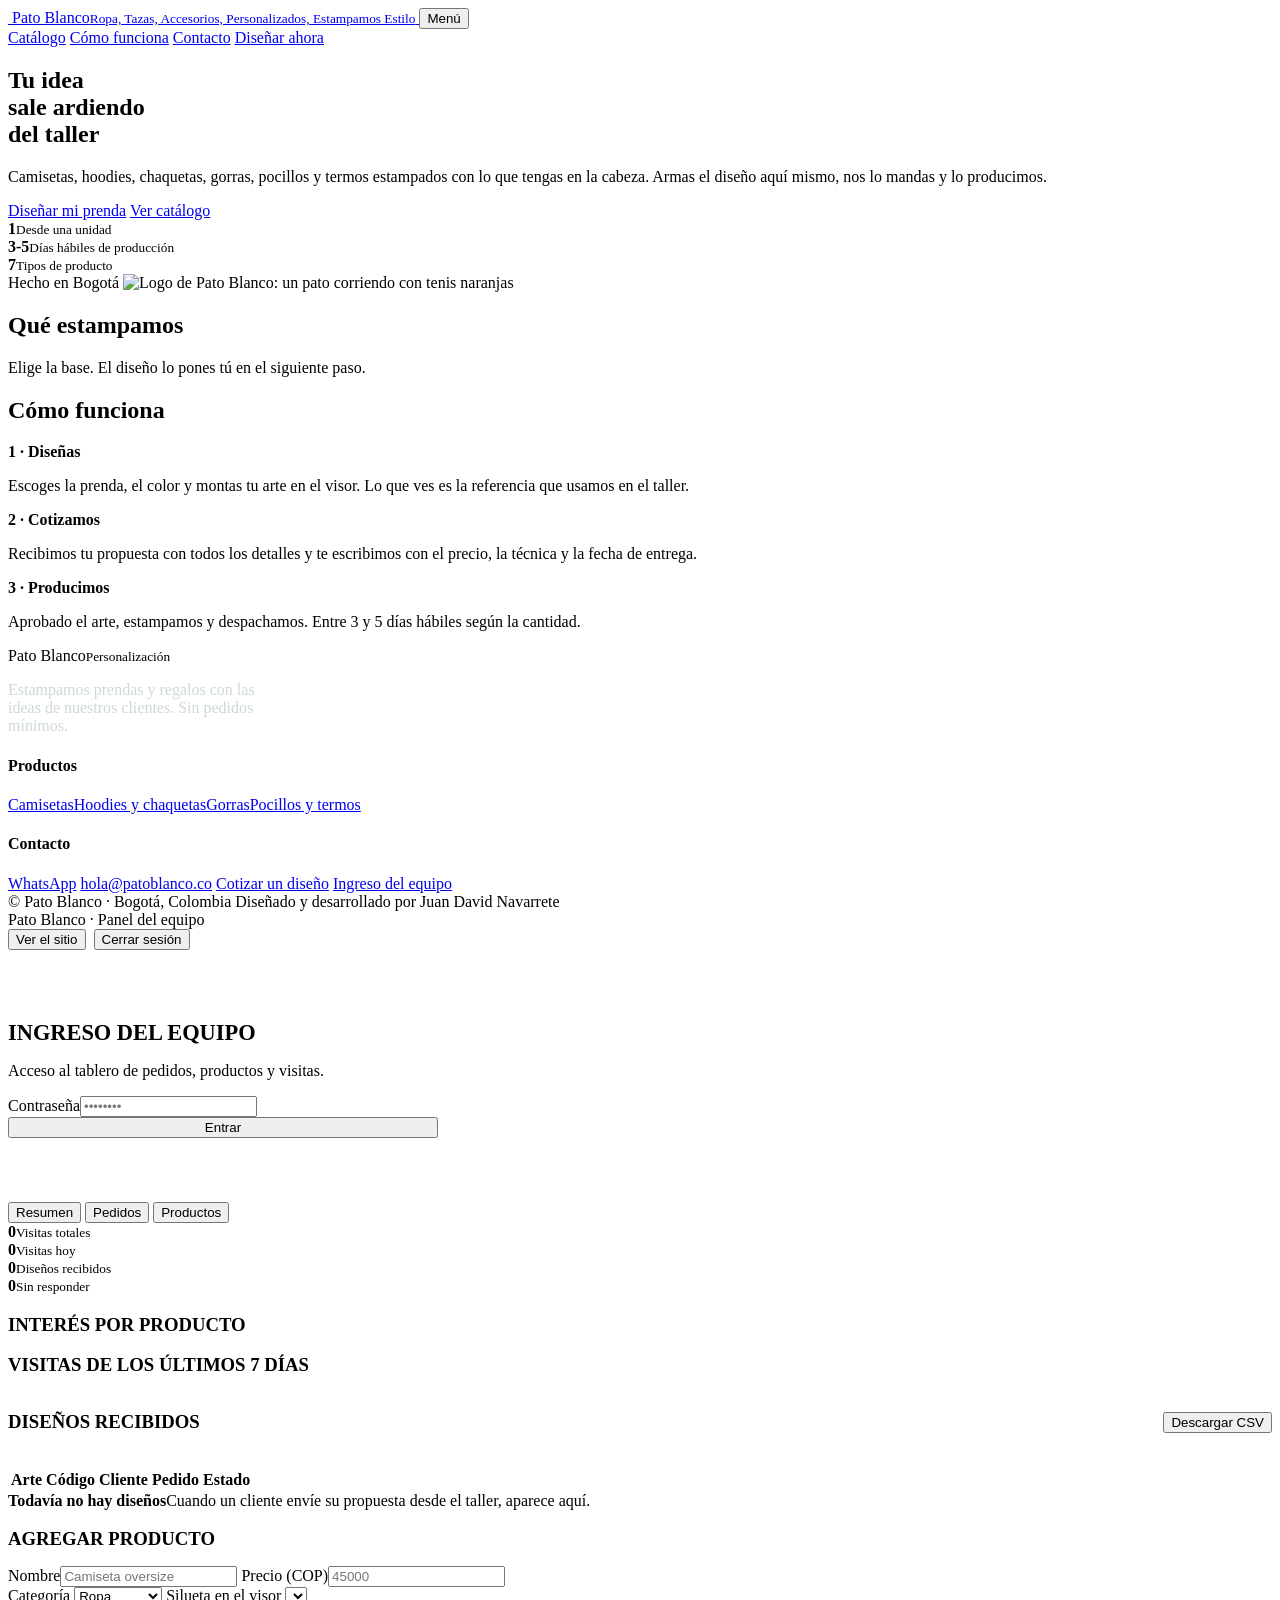
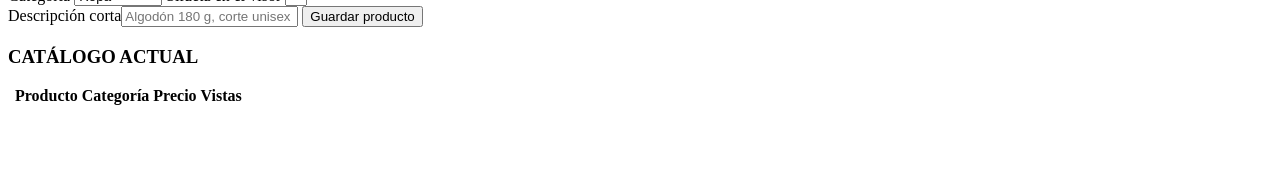
==== src/index.html @ b85d01fd "cambios en la estructura principal" ====
<!DOCTYPE html>
<html lang="es">

<head>
  <meta charset="UTF-8">
  <meta name="viewport" content="width=device-width, initial-scale=1">
  <title>Pato Blanco · !Donde todos nadan igual, El pato no sigue la corriente!</title>
  <meta name="description"
    content="Camisetas, hoodies, chaquetas, gorras, pocillos y termos personalizados con tu idea. Diseña en línea y envíanos tu propuesta.">
  <link rel="icon" href="assets/logo-pato.png">
  <link rel="preconnect" href="https://fonts.googleapis.com">
  <link rel="preconnect" href="https://fonts.gstatic.com" crossorigin>
  <link
    href="https://fonts.googleapis.com/css2?family=Archivo+Black&family=Barlow:wght@400;500;600;700&family=Bebas+Neue&family=Permanent+Marker&display=swap"
    rel="stylesheet">
  <link rel="stylesheet" href="styles.css">
</head>

<body>

  <header class="cabecera">
    <div class="envoltura cabecera__fila">
      <a class="marca" href="#inicio">
        <img src="assets/logo-pato.png" alt="">
        <span>Pato Blanco<small>Ropa, Tazas, Accesorios, Personalizados, Estampamos Estilo</small></span>
      </a>
      <button class="menu-btn" id="menuBtn" aria-expanded="false" aria-controls="nav">Menú</button>
      <nav class="nav" id="nav">
        <a href="#catalogo">Catálogo</a>
        <a href="#proceso">Cómo funciona</a>
        <a href="#contacto">Contacto</a>
        <a class="btn btn--sm" href="Custom.html">Diseñar ahora</a>
      </nav>
    </div>
  </header>
  <main>
    <section class="heroe" id="inicio">
      <div class="envoltura heroe__grid">
        <div>
          <h1>Tu idea<br>sale <span>ardiendo</span><br>del taller</h1>
          <p class="plomo">Camisetas, hoodies, chaquetas, gorras, pocillos y termos estampados con lo que tengas en la
            cabeza. Armas el diseño aquí mismo, nos lo mandas y lo producimos.</p>
          <div class="heroe__acciones">
            <a class="btn" href="#taller">Diseñar mi prenda</a>
            <a class="btn btn--claro" href="#catalogo">Ver catálogo</a>
          </div>
          <div class="datos-fila">
            <div><b>1</b><small>Desde una unidad</small></div>
            <div><b>3-5</b><small>Días hábiles de producción</small></div>
            <div><b>7</b><small>Tipos de producto</small></div>
          </div>
        </div>
        <div class="heroe__sticker">
          <span class="chapa">Hecho en Bogotá</span>
          <img src="assets/logo-pato.png" alt="Logo de Pato Blanco: un pato corriendo con tenis naranjas">
        </div>
      </div>
      <div class="cinta" aria-hidden="true">
        <div class="cinta__pista" id="cintaPista"></div>
      </div>
    </section>

    <section class="seccion" id="catalogo">
      <div class="envoltura">
        <div class="seccion__cabeza">
          <div>
            <h2>Qué estampamos</h2>
            <p class="plomo">Elige la base. El diseño lo pones tú en el siguiente paso.</p>
          </div>
        </div>
        <div class="filtros" id="filtros" role="group" aria-label="Filtrar catálogo"></div>
        <div class="rejilla" id="rejillaCatalogo"></div>
      </div>
    </section>

    <section class="seccion" id="proceso">
      <div class="envoltura">
        <div class="seccion__cabeza">
          <h2>Cómo funciona</h2>
        </div>
        <div class="ruta">
          <div class="ruta__item"><b>1 · Diseñas</b>
            <p>Escoges la prenda, el color y montas tu arte en el visor. Lo que ves es la referencia que usamos en el
              taller.</p>
          </div>
          <div class="ruta__item"><b>2 · Cotizamos</b>
            <p>Recibimos tu propuesta con todos los detalles y te escribimos con el precio, la técnica y la fecha de
              entrega.</p>
          </div>
          <div class="ruta__item"><b>3 · Producimos</b>
            <p>Aprobado el arte, estampamos y despachamos. Entre 3 y 5 días hábiles según la cantidad.</p>
          </div>
        </div>
      </div>
    </section>
  </main>

  <footer class="pie" id="contacto">
    <div class="envoltura">
      <div class="pie__grid">
        <div>
          <div class="marca" style="margin-bottom:.8rem"><img src="assets/logo-pato.png" alt=""><span>Pato
              Blanco<small>Personalización</small></span></div>
          <p style="max-width:34ch;color:#cfd8d9">Estampamos prendas y regalos con las ideas de nuestros clientes. Sin
            pedidos mínimos.</p>
        </div>
        <div>
          <h4>Productos</h4>
          <a href="#catalogo">Camisetas</a><a href="#catalogo">Hoodies y chaquetas</a><a href="#catalogo">Gorras</a><a
            href="#catalogo">Pocillos y termos</a>
        </div>
        <div>
          <h4>Contacto</h4>
          <a id="pieWhats" href="#" target="_blank" rel="noopener">WhatsApp</a>
          <a href="mailto:hola@patoblanco.co">hola@patoblanco.co</a>
          <a href="#taller">Cotizar un diseño</a>
          <a href="#" id="enlaceAdmin">Ingreso del equipo</a>
        </div>
      </div>
      <div class="pie__base">
        <span>© <span id="anio"></span> Pato Blanco · Bogotá, Colombia</span>
        <span>Diseñado y desarrollado por Juan David Navarrete</span>
      </div>
    </div>
  </footer>

  <!-- ====================== PANEL ADMIN ====================== -->
  <div class="admin oculto" id="admin" aria-hidden="true">
    <div class="admin__barra">
      <div class="envoltura">
        <div class="admin__titulo">Pato Blanco · Panel del equipo</div>
        <div style="display:flex;gap:.5rem;flex-wrap:wrap">
          <button class="btn btn--sm btn--claro" id="btnVerSitio" type="button">Ver el sitio</button>
          <button class="btn btn--sm" id="btnSalir" type="button">Cerrar sesión</button>
        </div>
      </div>
    </div>

    <!-- login -->
    <div class="envoltura" id="adminLogin" style="padding:3rem 0;max-width:430px">
      <div class="tarjeta" style="margin-top:0">
        <h3 style="font-size:1.4rem;text-transform:uppercase;margin-bottom:.4rem">Ingreso del equipo</h3>
        <p class="aviso">Acceso al tablero de pedidos, productos y visitas.</p>
        <label class="campo" style="margin-top:1rem"><span>Contraseña</span><input type="password" id="claveAdmin"
            placeholder="••••••••"></label>
        <button class="btn" id="btnEntrar" type="button" style="width:100%;justify-content:center">Entrar</button>
        <p class="aviso" id="errorClave" style="color:var(--fuego);margin-top:.6rem"></p>
      </div>
    </div>

    <!-- tablero -->
    <div class="envoltura oculto" id="adminTablero" style="padding-bottom:4rem">
      <div class="tabs" role="tablist">
        <button class="tab" role="tab" data-tab="resumen" aria-selected="true">Resumen</button>
        <button class="tab" role="tab" data-tab="pedidos" aria-selected="false">Pedidos</button>
        <button class="tab" role="tab" data-tab="productos" aria-selected="false">Productos</button>
      </div>

      <!-- resumen -->
      <section data-panel="resumen">
        <div class="kpis">
          <div class="kpi"><b id="kpiVisitas">0</b><small>Visitas totales</small></div>
          <div class="kpi"><b id="kpiHoy">0</b><small>Visitas hoy</small></div>
          <div class="kpi"><b id="kpiPedidos">0</b><small>Diseños recibidos</small></div>
          <div class="kpi"><b id="kpiNuevos">0</b><small>Sin responder</small></div>
        </div>
        <div class="tarjeta">
          <h3 style="text-transform:uppercase;margin-bottom:1rem">Interés por producto</h3>
          <div class="barras" id="barrasProductos"></div>
        </div>
        <div class="tarjeta">
          <h3 style="text-transform:uppercase;margin-bottom:1rem">Visitas de los últimos 7 días</h3>
          <div class="barras" id="barrasDias"></div>
        </div>
      </section>

      <!-- pedidos -->
      <section data-panel="pedidos" class="oculto">
        <div class="tarjeta">
          <div
            style="display:flex;justify-content:space-between;align-items:center;gap:1rem;flex-wrap:wrap;margin-bottom:1rem">
            <h3 style="text-transform:uppercase">Diseños recibidos</h3>
            <div style="display:flex;gap:.5rem;flex-wrap:wrap">
              <button class="btn btn--sm btn--claro" id="btnCSV" type="button">Descargar CSV</button>
            </div>
          </div>
          <div class="tabla-envoltura">
            <table id="tablaPedidos">
              <thead>
                <tr>
                  <th>Arte</th>
                  <th>Código</th>
                  <th>Cliente</th>
                  <th>Pedido</th>
                  <th>Estado</th>
                  <th></th>
                </tr>
              </thead>
              <tbody></tbody>
            </table>
          </div>
          <div class="vacio oculto" id="vacioPedidos"><b>Todavía no hay diseños</b>Cuando un cliente envíe su propuesta
            desde el taller, aparece aquí.</div>
        </div>
      </section>

      <!-- productos -->
      <section data-panel="productos" class="oculto">
        <div class="tarjeta">
          <h3 style="text-transform:uppercase;margin-bottom:1rem">Agregar producto</h3>
          <div class="dos">
            <label class="campo"><span>Nombre</span><input type="text" id="npNombre"
                placeholder="Camiseta oversize"></label>
            <label class="campo"><span>Precio (COP)</span><input type="number" id="npPrecio" min="0" step="1000"
                placeholder="45000"></label>
          </div>
          <div class="dos">
            <label class="campo"><span>Categoría</span>
              <select id="npCategoria">
                <option value="ropa">Ropa</option>
                <option value="accesorios">Accesorios</option>
                <option value="regalos">Regalos</option>
              </select>
            </label>
            <label class="campo"><span>Silueta en el visor</span>
              <select id="npSilueta"></select>
            </label>
          </div>
          <label class="campo"><span>Descripción corta</span><input type="text" id="npDesc"
              placeholder="Algodón 180 g, corte unisex"></label>
          <button class="btn" id="btnCrearProducto" type="button">Guardar producto</button>
        </div>
        <div class="tarjeta">
          <h3 style="text-transform:uppercase;margin-bottom:1rem">Catálogo actual</h3>
          <div class="tabla-envoltura">
            <table id="tablaProductos">
              <thead>
                <tr>
                  <th></th>
                  <th>Producto</th>
                  <th>Categoría</th>
                  <th>Precio</th>
                  <th>Vistas</th>
                  <th></th>
                </tr>
              </thead>
              <tbody></tbody>
            </table>
          </div>
        </div>
      </section>
    </div>
  </div>

  <div id="hostModal"></div>

  <script src="app.js"></script>
</body>

</html>
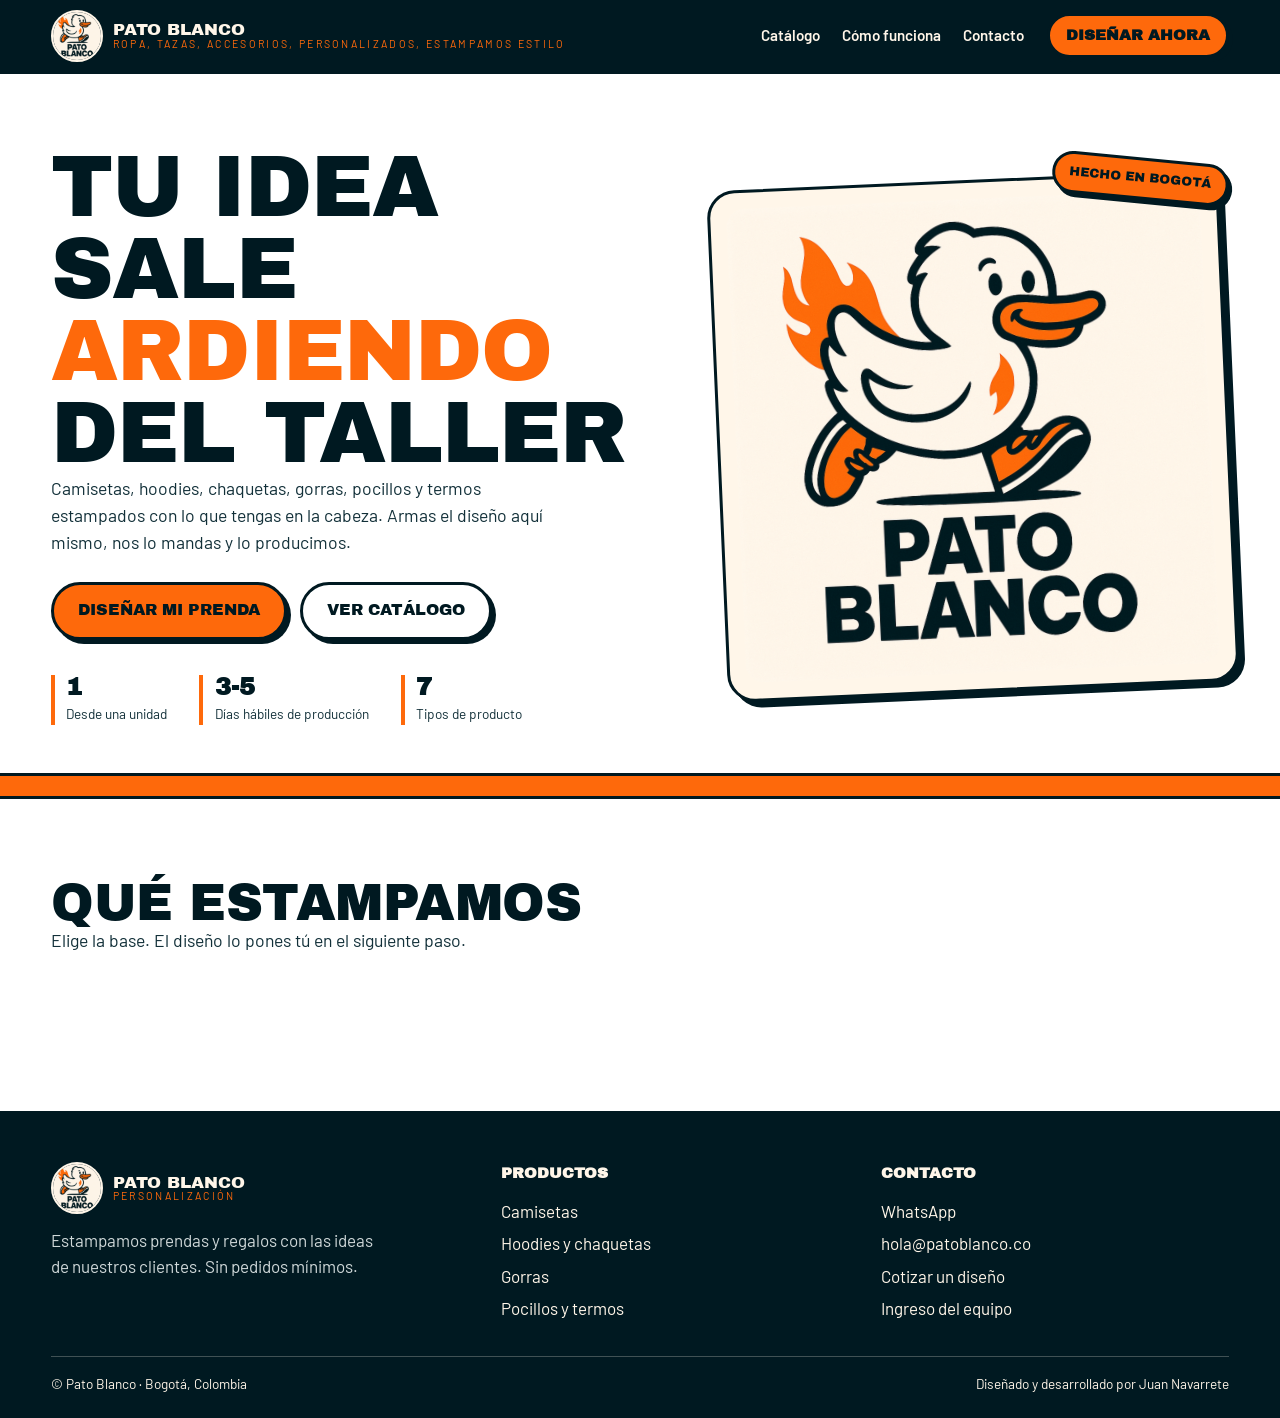
==== commit e0bbf7c7: "Primeros" ====
--- a/src/index.html
+++ b/src/index.html
@@ -7,13 +7,14 @@
   <title>Pato Blanco · !Donde todos nadan igual, El pato no sigue la corriente!</title>
   <meta name="description"
     content="Camisetas, hoodies, chaquetas, gorras, pocillos y termos personalizados con tu idea. Diseña en línea y envíanos tu propuesta.">
-  <link rel="icon" href="assets/logo-pato.png">
+  <link rel="icon" href="/assets/logo-pato.png">
   <link rel="preconnect" href="https://fonts.googleapis.com">
   <link rel="preconnect" href="https://fonts.gstatic.com" crossorigin>
   <link
     href="https://fonts.googleapis.com/css2?family=Archivo+Black&family=Barlow:wght@400;500;600;700&family=Bebas+Neue&family=Permanent+Marker&display=swap"
     rel="stylesheet">
-  <link rel="stylesheet" href="styles.css">
+  <link rel="stylesheet" href="/CSS/styles.css">
+  <script src="/js/app.js" defer></script>
 </head>
 
 <body>
@@ -21,7 +22,7 @@
   <header class="cabecera">
     <div class="envoltura cabecera__fila">
       <a class="marca" href="#inicio">
-        <img src="assets/logo-pato.png" alt="">
+        <img src="/assets/logo-pato.png" alt="">
         <span>Pato Blanco<small>Ropa, Tazas, Accesorios, Personalizados, Estampamos Estilo</small></span>
       </a>
       <button class="menu-btn" id="menuBtn" aria-expanded="false" aria-controls="nav">Menú</button>
@@ -29,10 +30,11 @@
         <a href="#catalogo">Catálogo</a>
         <a href="#proceso">Cómo funciona</a>
         <a href="#contacto">Contacto</a>
-        <a class="btn btn--sm" href="Custom.html">Diseñar ahora</a>
+        <a class="btn btn--sm" href="/src/WorkShop.html">Diseñar ahora</a>
       </nav>
     </div>
   </header>
+
   <main>
     <section class="heroe" id="inicio">
       <div class="envoltura heroe__grid">
@@ -41,7 +43,7 @@
           <p class="plomo">Camisetas, hoodies, chaquetas, gorras, pocillos y termos estampados con lo que tengas en la
             cabeza. Armas el diseño aquí mismo, nos lo mandas y lo producimos.</p>
           <div class="heroe__acciones">
-            <a class="btn" href="#taller">Diseñar mi prenda</a>
+            <a class="btn" href="/src/WorkShop.html">Diseñar mi prenda</a>
             <a class="btn btn--claro" href="#catalogo">Ver catálogo</a>
           </div>
           <div class="datos-fila">
@@ -52,7 +54,7 @@
         </div>
         <div class="heroe__sticker">
           <span class="chapa">Hecho en Bogotá</span>
-          <img src="assets/logo-pato.png" alt="Logo de Pato Blanco: un pato corriendo con tenis naranjas">
+          <img src="/assets/logo-pato.png" alt="Logo de Pato Blanco: un pato corriendo con tenis naranjas">
         </div>
       </div>
       <div class="cinta" aria-hidden="true">
@@ -72,34 +74,13 @@
         <div class="rejilla" id="rejillaCatalogo"></div>
       </div>
     </section>
-
-    <section class="seccion" id="proceso">
-      <div class="envoltura">
-        <div class="seccion__cabeza">
-          <h2>Cómo funciona</h2>
-        </div>
-        <div class="ruta">
-          <div class="ruta__item"><b>1 · Diseñas</b>
-            <p>Escoges la prenda, el color y montas tu arte en el visor. Lo que ves es la referencia que usamos en el
-              taller.</p>
-          </div>
-          <div class="ruta__item"><b>2 · Cotizamos</b>
-            <p>Recibimos tu propuesta con todos los detalles y te escribimos con el precio, la técnica y la fecha de
-              entrega.</p>
-          </div>
-          <div class="ruta__item"><b>3 · Producimos</b>
-            <p>Aprobado el arte, estampamos y despachamos. Entre 3 y 5 días hábiles según la cantidad.</p>
-          </div>
-        </div>
-      </div>
-    </section>
   </main>
 
   <footer class="pie" id="contacto">
     <div class="envoltura">
       <div class="pie__grid">
         <div>
-          <div class="marca" style="margin-bottom:.8rem"><img src="assets/logo-pato.png" alt=""><span>Pato
+          <div class="marca" style="margin-bottom:.8rem"><img src="/assets/logo-pato.png" alt=""><span>Pato
               Blanco<small>Personalización</small></span></div>
           <p style="max-width:34ch;color:#cfd8d9">Estampamos prendas y regalos con las ideas de nuestros clientes. Sin
             pedidos mínimos.</p>
@@ -119,7 +100,7 @@
       </div>
       <div class="pie__base">
         <span>© <span id="anio"></span> Pato Blanco · Bogotá, Colombia</span>
-        <span>Diseñado y desarrollado por Juan David Navarrete</span>
+        <span>Diseñado y desarrollado por Juan Navarrete</span>
       </div>
     </div>
   </footer>
@@ -251,10 +232,7 @@
       </section>
     </div>
   </div>
-
   <div id="hostModal"></div>
-
-  <script src="app.js"></script>
 </body>
 
 </html>
--- a/CSS/styles.css
+++ b/CSS/styles.css
@@ -0,0 +1,1001 @@
+:root {
+  --tinta: #001921;
+  --tinta-80: #123039;
+  --fuego: #FE690B;
+  --fuego-hondo: #C94900;
+  --crema: #FFF6E9;
+  --papel: #FFFFFF;
+  --borde: 3px solid var(--tinta);
+  --dura: 6px 6px 0 var(--tinta);
+  --dura-sm: 4px 4px 0 var(--tinta);
+  --display: 'Archivo Black', system-ui, sans-serif;
+  --texto: 'Barlow', system-ui, sans-serif;
+}
+
+* {
+  box-sizing: border-box
+}
+
+html {
+  scroll-behavior: smooth
+}
+
+body {
+  margin: 0;
+  background: var(--papel);
+  color: var(--tinta);
+  font-family: var(--texto);
+  font-size: 17px;
+  line-height: 1.55;
+  -webkit-font-smoothing: antialiased;
+}
+
+img {
+  max-width: 100%;
+  display: block
+}
+
+a {
+  color: inherit
+}
+
+button,
+input,
+select,
+textarea {
+  font: inherit;
+  color: inherit
+}
+
+:focus-visible {
+  outline: 3px solid var(--fuego);
+  outline-offset: 3px
+}
+
+.envoltura {
+  width: min(1180px, 92vw);
+  margin-inline: auto
+}
+
+/* ---------- tipografía ---------- */
+h1,
+h2,
+h3 {
+  font-family: var(--display);
+  font-weight: 400;
+  line-height: .95;
+  letter-spacing: -.01em;
+  margin: 0
+}
+
+h1 {
+  font-size: clamp(2.9rem, 8vw, 5.4rem);
+  text-transform: uppercase
+}
+
+h2 {
+  font-size: clamp(2rem, 4.6vw, 3.2rem);
+  text-transform: uppercase
+}
+
+h3 {
+  font-size: 1.15rem
+}
+
+p {
+  margin: 0 0 1rem
+}
+
+.plomo {
+  font-size: 1.1rem;
+  max-width: 52ch;
+  color: var(--tinta-80)
+}
+
+/* ---------- BOTONERA ---------- */
+
+.btn {
+  display: inline-flex;
+  align-items: center;
+  gap: .5rem;
+  cursor: pointer;
+  font-family: var(--display);
+  font-size: 1rem;
+  text-transform: uppercase;
+  padding: .85rem 1.5rem;
+  border: var(--borde);
+  border-radius: 999px;
+  background: var(--fuego);
+  color: var(--tinta);
+  text-decoration: none;
+  box-shadow: var(--dura-sm);
+  transition: transform .12s, box-shadow .12s, background .12s;
+}
+
+.btn:hover {
+  transform: translate(-2px, -2px);
+  box-shadow: 6px 6px 0 var(--tinta)
+}
+
+.btn:active {
+  transform: translate(2px, 2px);
+  box-shadow: 1px 1px 0 var(--tinta)
+}
+
+.btn--claro {
+  background: var(--papel)
+}
+
+.btn--tinta {
+  background: var(--tinta);
+  color: var(--crema);
+  border-color: var(--tinta)
+}
+
+.btn--fantasma {
+  background: transparent;
+  box-shadow: none;
+  border-width: 3px
+}
+
+.btn--sm {
+  padding: .5rem 1rem;
+  font-size: .82rem
+}
+
+/* ---------- CABECERA / PARTE INICIAL ---------- */
+
+.cabecera {
+  position: sticky;
+  top: 0;
+  z-index: 60;
+  background: var(--tinta);
+  color: var(--crema);
+  border-bottom: 3px solid var(--tinta);
+}
+
+.cabecera__fila {
+  display: flex;
+  align-items: center;
+  gap: 1rem;
+  padding: .6rem 0;
+  justify-content: space-between
+}
+
+.marca {
+  display: flex;
+  align-items: center;
+  gap: .6rem;
+  text-decoration: none
+}
+
+.marca img {
+  width: 52px;
+  height: auto;
+  background: var(--crema);
+  border-radius: 50%;
+  border: 2px solid var(--crema)
+}
+
+.marca span {
+  font-family: var(--display);
+  font-size: 1.05rem;
+  text-transform: uppercase;
+  line-height: 1
+}
+
+.marca small {
+  display: block;
+  font-family: var(--texto);
+  font-size: .66rem;
+  letter-spacing: .22em;
+  color: var(--fuego)
+}
+
+.nav {
+  display: flex;
+  align-items: center;
+  gap: 1.4rem
+}
+
+.nav a {
+  text-decoration: none;
+  font-weight: 600;
+  font-size: .95rem
+}
+
+.nav a:hover {
+  color: var(--fuego)
+}
+
+.menu-btn {
+  display: none;
+  background: none;
+  border: 2px solid var(--crema);
+  border-radius: 8px;
+  padding: .35rem .6rem;
+  cursor: pointer
+}
+
+/* ---------- héroe ---------- */
+.heroe {
+  background: var(--papel);
+  padding: clamp(2.5rem, 6vw, 4.5rem) 0 0;
+  overflow: hidden
+}
+
+.heroe__grid {
+  display: grid;
+  grid-template-columns: 1.1fr .9fr;
+  gap: 2.5rem;
+  align-items: center
+}
+
+.heroe h1 span {
+  color: var(--fuego)
+}
+
+.heroe__sticker {
+  position: relative;
+  background: var(--crema);
+  border: var(--borde);
+  border-radius: 28px;
+  box-shadow: var(--dura);
+  padding: 1rem;
+  rotate: -2.5deg;
+}
+
+.heroe__sticker img {
+  border-radius: 18px
+}
+
+.chapa {
+  position: absolute;
+  right: -14px;
+  top: -18px;
+  rotate: 8deg;
+  background: var(--fuego);
+  border: var(--borde);
+  border-radius: 999px;
+  font-family: var(--display);
+  font-size: .8rem;
+  text-transform: uppercase;
+  padding: .5rem .9rem;
+  box-shadow: var(--dura-sm);
+}
+
+.heroe__acciones {
+  display: flex;
+  flex-wrap: wrap;
+  gap: .8rem;
+  margin-top: 1.6rem
+}
+
+.datos-fila {
+  display: flex;
+  gap: 2rem;
+  margin-top: 2.2rem;
+  flex-wrap: wrap
+}
+
+.datos-fila div {
+  border-left: 4px solid var(--fuego);
+  padding-left: .7rem
+}
+
+.datos-fila b {
+  display: block;
+  font-family: var(--display);
+  font-size: 1.5rem;
+  line-height: 1
+}
+
+.datos-fila small {
+  font-size: .85rem;
+  color: var(--tinta-80)
+}
+
+/* ---------- CINTA ---------- */
+
+.cinta {
+  background: var(--fuego);
+  border-block: var(--borde);
+  margin-top: 3rem;
+  overflow: hidden;
+  padding: .6rem 0
+}
+
+.cinta__pista {
+  display: flex;
+  gap: 2.5rem;
+  width: max-content;
+  animation: correr 26s linear infinite
+}
+
+.cinta span {
+  font-family: var(--display);
+  text-transform: uppercase;
+  white-space: nowrap;
+  font-size: 1rem
+}
+
+@keyframes correr {
+  to {
+    transform: translateX(-50%)
+  }
+}
+
+@media (prefers-reduced-motion:reduce) {
+  .cinta__pista {
+    animation: none
+  }
+}
+
+/* ---------- SECCIONES / DIVISIONES ---------- */
+
+.seccion {
+  padding: clamp(3rem, 7vw, 5rem) 0
+}
+
+.seccion--crema {
+  background: var(--crema);
+  border-block: var(--borde)
+}
+
+.seccion__cabeza {
+  display: flex;
+  justify-content: space-between;
+  align-items: end;
+  gap: 1rem;
+  flex-wrap: wrap;
+  margin-bottom: 2rem
+}
+
+/* ---------- CATALOGO ---------- */
+
+
+.filtros {
+  display: flex;
+  gap: .5rem;
+  flex-wrap: wrap;
+  margin-bottom: 1.8rem
+}
+
+.chip {
+  border: 2px solid var(--tinta);
+  background: var(--papel);
+  border-radius: 999px;
+  padding: .4rem 1rem;
+  font-weight: 600;
+  font-size: .9rem;
+  cursor: pointer;
+}
+
+.chip[aria-pressed="true"] {
+  background: var(--tinta);
+  color: var(--crema)
+}
+
+.rejilla {
+  display: grid;
+  grid-template-columns: repeat(auto-fill, minmax(230px, 1fr));
+  gap: 1.4rem
+}
+
+.ficha {
+  background: var(--papel);
+  border: var(--borde);
+  border-radius: 20px;
+  padding: 1rem;
+  display: flex;
+  flex-direction: column;
+  gap: .6rem;
+  box-shadow: var(--dura-sm);
+  transition: transform .14s, box-shadow .14s;
+}
+
+.ficha:hover {
+  transform: translate(-3px, -3px);
+  box-shadow: 8px 8px 0 var(--fuego)
+}
+
+.ficha__arte {
+  background: var(--crema);
+  border-radius: 14px;
+  padding: .6rem;
+  display: grid;
+  place-items: center;
+  aspect-ratio: 1
+}
+
+.ficha__arte svg {
+  width: 100%;
+  height: auto;
+  max-height: 190px
+}
+
+.ficha__pie {
+  display: flex;
+  justify-content: space-between;
+  align-items: center;
+  gap: .5rem;
+  margin-top: auto
+}
+
+.precio {
+  font-family: var(--display);
+  font-size: 1.05rem
+}
+
+.etiqueta {
+  font-size: .72rem;
+  letter-spacing: .14em;
+  color: var(--fuego);
+  font-weight: 700
+}
+
+/* ---------- SISTEMA DE PERSONALIZACION ---------- */
+
+.taller {
+  display: grid;
+  grid-template-columns: 1fr 1fr;
+  gap: 2rem;
+  align-items: start
+}
+
+.lienzo {
+  position: sticky;
+  top: 96px;
+  background: var(--crema);
+  border: var(--borde);
+  border-radius: 24px;
+  box-shadow: var(--dura);
+  padding: 1.2rem;
+}
+
+.lienzo__marco {
+  position: relative;
+  aspect-ratio: 1/1;
+  display: grid;
+  place-items: center
+}
+
+.lienzo__marco svg {
+  width: 100%;
+  height: 100%
+}
+
+.zona {
+  position: absolute;
+  display: grid;
+  place-items: center;
+  overflow: hidden;
+  pointer-events: none
+}
+
+.zona--guia {
+  border: 2px dashed rgba(0, 25, 33, .3);
+  border-radius: 6px
+}
+
+.zona img {
+  max-width: 100%;
+  max-height: 100%;
+  object-fit: contain
+}
+
+.zona .texto-arte {
+  font-family: 'Permanent Marker', cursive;
+  text-align: center;
+  line-height: 1.05;
+  word-break: break-word;
+  padding: 0 2%
+}
+
+.lienzo__barra {
+  display: flex;
+  justify-content: space-between;
+  align-items: center;
+  gap: .6rem;
+  margin-top: .8rem;
+  flex-wrap: wrap
+}
+
+.conmutador {
+  display: inline-flex;
+  border: 2px solid var(--tinta);
+  border-radius: 999px;
+  overflow: hidden;
+  background: var(--papel)
+}
+
+.conmutador button {
+  border: 0;
+  background: none;
+  padding: .4rem .95rem;
+  cursor: pointer;
+  font-weight: 600;
+  font-size: .85rem
+}
+
+.conmutador button[aria-pressed="true"] {
+  background: var(--tinta);
+  color: var(--crema)
+}
+
+.panel {
+  display: flex;
+  flex-direction: column;
+  gap: 1.1rem
+}
+
+.paso {
+  background: var(--papel);
+  border: var(--borde);
+  border-radius: 18px;
+  padding: 1.1rem 1.2rem
+}
+
+.paso__titulo {
+  display: flex;
+  align-items: center;
+  gap: .6rem;
+  margin-bottom: .9rem
+}
+
+.paso__num {
+  width: 30px;
+  height: 30px;
+  flex: none;
+  display: grid;
+  place-items: center;
+  border-radius: 50%;
+  background: var(--fuego);
+  border: 2px solid var(--tinta);
+  font-family: var(--display);
+  font-size: .9rem;
+}
+
+.opciones {
+  display: flex;
+  gap: .5rem;
+  flex-wrap: wrap
+}
+
+.opcion {
+  border: 2px solid var(--tinta);
+  background: var(--papel);
+  border-radius: 12px;
+  padding: .45rem .8rem;
+  cursor: pointer;
+  font-weight: 600;
+  font-size: .88rem;
+}
+
+.opcion[aria-pressed="true"] {
+  background: var(--fuego)
+}
+
+.muestras {
+  display: flex;
+  gap: .55rem;
+  flex-wrap: wrap
+}
+
+.muestra {
+  width: 36px;
+  height: 36px;
+  border-radius: 50%;
+  border: 2px solid var(--tinta);
+  cursor: pointer;
+  padding: 0
+}
+
+.muestra[aria-pressed="true"] {
+  outline: 3px solid var(--fuego);
+  outline-offset: 2px
+}
+
+.campo {
+  display: block;
+  margin-bottom: .8rem
+}
+
+.campo span {
+  display: block;
+  font-weight: 600;
+  font-size: .85rem;
+  margin-bottom: .3rem
+}
+
+.campo input[type=text],
+.campo input[type=tel],
+.campo input[type=email],
+.campo input[type=number],
+.campo select,
+.campo textarea {
+  width: 100%;
+  border: 2px solid var(--tinta);
+  border-radius: 12px;
+  padding: .6rem .7rem;
+  background: var(--papel);
+}
+
+.campo textarea {
+  min-height: 80px;
+  resize: vertical
+}
+
+.dos {
+  display: grid;
+  grid-template-columns: 1fr 1fr;
+  gap: .8rem
+}
+
+input[type=range] {
+  width: 100%;
+  accent-color: var(--fuego)
+}
+
+.soltar {
+  border: 3px dashed var(--tinta);
+  border-radius: 14px;
+  padding: 1.1rem;
+  text-align: center;
+  background: var(--crema);
+  cursor: pointer;
+}
+
+.soltar.activo {
+  background: var(--fuego)
+}
+
+.soltar small {
+  display: block;
+  color: var(--tinta-80);
+  font-size: .8rem;
+  margin-top: .3rem
+}
+
+.aviso {
+  font-size: .85rem;
+  color: var(--tinta-80)
+}
+
+.oculto {
+  display: none !important
+}
+
+/* ---------- pasos cómo funciona ---------- */
+.ruta {
+  display: grid;
+  grid-template-columns: repeat(auto-fit, minmax(240px, 1fr));
+  gap: 1.4rem;
+  counter-reset: paso
+}
+
+.ruta__item {
+  border-top: 6px solid var(--fuego);
+  padding-top: 1rem
+}
+
+.ruta__item b {
+  font-family: var(--display);
+  display: block;
+  font-size: 1.1rem;
+  margin-bottom: .4rem;
+  text-transform: uppercase
+}
+
+/* ---------- PIE DE PAGINA  / PARTE FINAL ---------- */
+
+.pie {
+  background: var(--tinta);
+  color: var(--crema);
+  padding: 3rem 0 1.5rem;
+  border-top: var(--borde)
+}
+
+.pie__grid {
+  display: grid;
+  grid-template-columns: 1.2fr 1fr 1fr;
+  gap: 2rem
+}
+
+.pie a {
+  color: var(--crema);
+  text-decoration: none;
+  display: block;
+  padding: .18rem 0
+}
+
+.pie a:hover {
+  color: var(--fuego)
+}
+
+.pie h4 {
+  font-family: var(--display);
+  text-transform: uppercase;
+  font-size: .95rem;
+  margin: 0 0 .6rem
+}
+
+.pie__base {
+  border-top: 1px solid rgba(255, 246, 233, .25);
+  margin-top: 2rem;
+  padding-top: 1rem;
+  display: flex;
+  justify-content: space-between;
+  gap: 1rem;
+  flex-wrap: wrap;
+  font-size: .85rem
+}
+
+/* ---------- MODAL ---------- */
+
+
+.modal {
+  position: fixed;
+  inset: 0;
+  background: rgba(0, 25, 33, .72);
+  display: grid;
+  place-items: center;
+  padding: 1.2rem;
+  z-index: 90
+}
+
+.modal__caja {
+  background: var(--papel);
+  border: var(--borde);
+  border-radius: 22px;
+  box-shadow: var(--dura);
+  padding: 1.6rem;
+  width: min(560px, 100%);
+  max-height: 88vh;
+  overflow: auto
+}
+
+.modal__caja h3 {
+  font-size: 1.5rem;
+  text-transform: uppercase;
+  margin-bottom: .6rem
+}
+
+/* ---------- ADMINISTRADOR ---------- */
+
+.admin {
+  position: fixed;
+  inset: 0;
+  background: var(--crema);
+  z-index: 100;
+  overflow: auto
+}
+
+.admin__barra {
+  background: var(--tinta);
+  color: var(--crema);
+  padding: .7rem 0;
+  position: sticky;
+  top: 0;
+  z-index: 5
+}
+
+.admin__barra .envoltura {
+  display: flex;
+  justify-content: space-between;
+  align-items: center;
+  gap: 1rem;
+  flex-wrap: wrap
+}
+
+.admin__titulo {
+  font-family: var(--display);
+  text-transform: uppercase;
+  font-size: 1.05rem
+}
+
+.tabs {
+  display: flex;
+  gap: .4rem;
+  flex-wrap: wrap;
+  margin: 1.4rem 0
+}
+
+.tab {
+  border: 2px solid var(--tinta);
+  background: var(--papel);
+  border-radius: 999px;
+  padding: .4rem 1rem;
+  cursor: pointer;
+  font-weight: 600;
+  font-size: .88rem
+}
+
+.tab[aria-selected="true"] {
+  background: var(--tinta);
+  color: var(--crema)
+}
+
+.kpis {
+  display: grid;
+  grid-template-columns: repeat(auto-fit, minmax(170px, 1fr));
+  gap: 1rem
+}
+
+.kpi {
+  background: var(--papel);
+  border: var(--borde);
+  border-radius: 16px;
+  padding: 1rem;
+  box-shadow: var(--dura-sm)
+}
+
+.kpi b {
+  display: block;
+  font-family: var(--display);
+  font-size: 2rem;
+  line-height: 1
+}
+
+.kpi small {
+  color: var(--tinta-80);
+  font-size: .82rem
+}
+
+.tarjeta {
+  background: var(--papel);
+  border: var(--borde);
+  border-radius: 18px;
+  padding: 1.2rem;
+  margin-top: 1.4rem
+}
+
+table {
+  width: 100%;
+  border-collapse: collapse;
+  font-size: .9rem
+}
+
+th,
+td {
+  text-align: left;
+  padding: .6rem .5rem;
+  border-bottom: 2px solid rgba(0, 25, 33, .12);
+  vertical-align: middle
+}
+
+th {
+  font-family: var(--display);
+  font-size: .78rem;
+  text-transform: uppercase;
+  letter-spacing: .05em
+}
+
+.mini {
+  width: 54px;
+  height: 54px;
+  object-fit: contain;
+  background: var(--crema);
+  border: 2px solid var(--tinta);
+  border-radius: 8px
+}
+
+.tabla-envoltura {
+  overflow-x: auto
+}
+
+.estado {
+  border: 2px solid var(--tinta);
+  border-radius: 999px;
+  padding: .25rem .6rem;
+  font-size: .8rem;
+  background: var(--papel)
+}
+
+.barras {
+  display: flex;
+  flex-direction: column;
+  gap: .6rem
+}
+
+.barra__fila {
+  display: grid;
+  grid-template-columns: 120px 1fr 46px;
+  align-items: center;
+  gap: .7rem;
+  font-size: .88rem
+}
+
+.barra__pista {
+  background: rgba(0, 25, 33, .1);
+  border-radius: 999px;
+  height: 16px;
+  overflow: hidden
+}
+
+.barra__valor {
+  background: var(--fuego);
+  height: 100%;
+  border-radius: 999px
+}
+
+.vacio {
+  text-align: center;
+  padding: 2.2rem 1rem;
+  color: var(--tinta-80)
+}
+
+.vacio b {
+  display: block;
+  font-family: var(--display);
+  text-transform: uppercase;
+  margin-bottom: .3rem;
+  color: var(--tinta)
+}
+
+/* ---------- BRINDIS ---------- */
+
+.brindis {
+  position: fixed;
+  left: 50%;
+  bottom: 24px;
+  translate: -50% 0;
+  background: var(--tinta);
+  color: var(--crema);
+  padding: .8rem 1.3rem;
+  border-radius: 999px;
+  box-shadow: var(--dura-sm);
+  z-index: 120;
+  font-weight: 600
+}
+
+/* ---------- RESPONSIVE ---------- */
+
+@media (max-width:900px) {
+
+  .heroe__grid,
+  .taller,
+  .pie__grid {
+    grid-template-columns: 1fr
+  }
+
+  .lienzo {
+    position: static
+  }
+
+  .nav {
+    position: absolute;
+    top: 100%;
+    left: 0;
+    right: 0;
+    background: var(--tinta);
+    flex-direction: column;
+    align-items: flex-start;
+    padding: 1rem 4vw;
+    gap: .8rem;
+    display: none;
+    border-bottom: 3px solid var(--fuego)
+  }
+
+  .nav.abierto {
+    display: flex
+  }
+
+  .menu-btn {
+    display: block
+  }
+
+  .cabecera__fila {
+    position: relative
+  }
+}
+
+@media (max-width:520px) {
+  .dos {
+    grid-template-columns: 1fr
+  }
+
+  .barra__fila {
+    grid-template-columns: 88px 1fr 40px
+  }
+}
